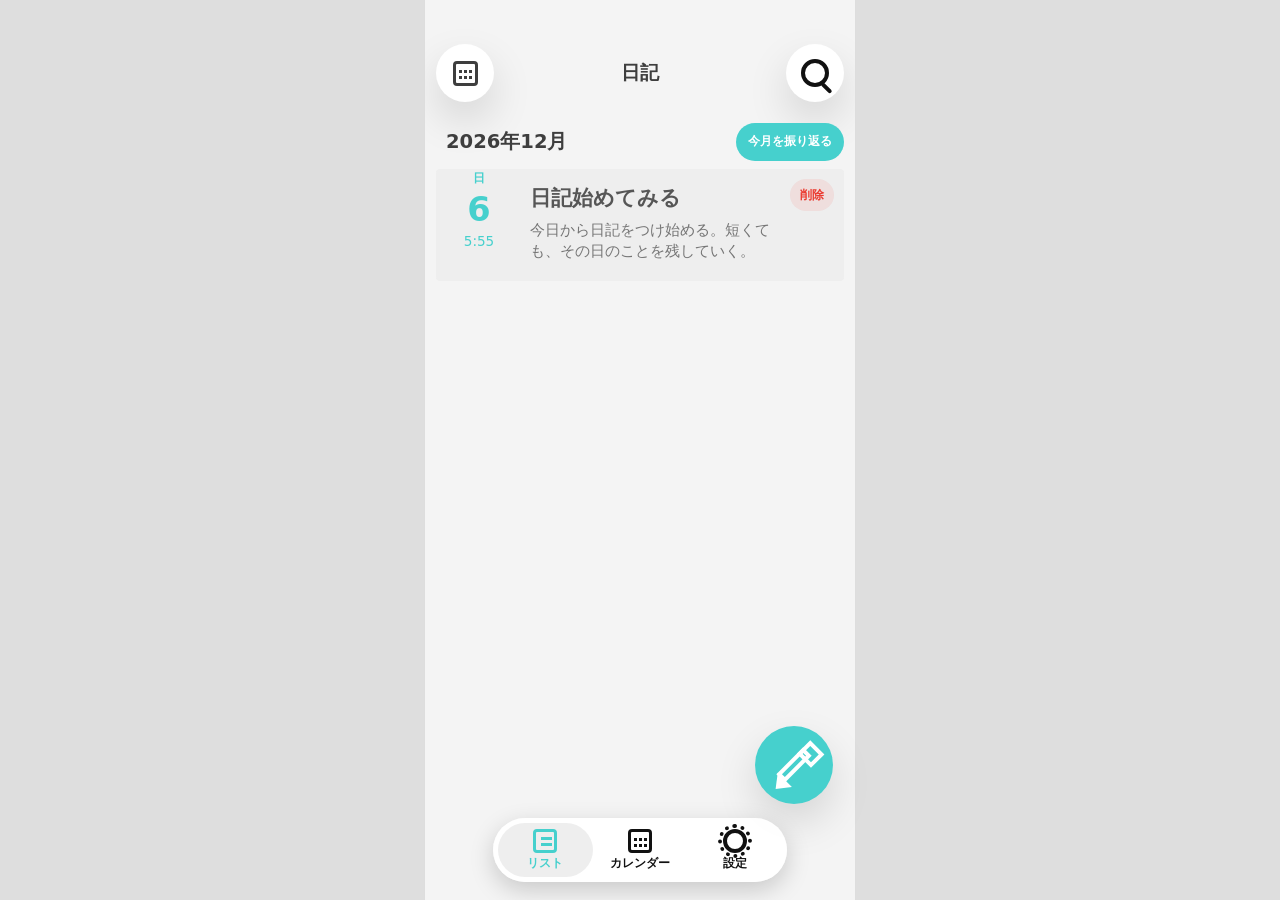
==== index.html @ a4040b97 "Add photo safety controls" ====
<!doctype html>
<html lang="ja">
  <head>
    <meta charset="UTF-8" />
    <meta name="viewport" content="width=device-width, initial-scale=1.0, viewport-fit=cover" />
    <meta name="theme-color" content="#f4f4f4" />
    <title>diary-app</title>
    <link rel="manifest" href="./manifest.json" />
    <link rel="stylesheet" href="./styles.css" />
  </head>
  <body>
    <main class="app-shell">
      <section id="listView" class="app-view is-active" aria-labelledby="listTitle">
        <header class="top-bar">
          <button id="jumpCalendarButton" class="round-button" type="button" title="カレンダー">
            <span class="calendar-icon" aria-hidden="true"></span>
          </button>
          <h1 id="listTitle">日記</h1>
          <button id="searchButton" class="round-button" type="button" title="検索">
            <span class="search-icon" aria-hidden="true"></span>
          </button>
        </header>

        <div id="searchPanel" class="search-panel" hidden>
          <input id="searchInput" type="search" placeholder="検索" aria-label="日記を検索" />
        </div>

        <section class="month-section" aria-label="日記リスト">
          <div class="month-section-header">
            <h2 id="listMonthLabel"></h2>
            <button id="listReviewButton" class="review-month-button" type="button">
              今月を振り返る
            </button>
          </div>
          <ul id="entryList" class="entry-list" aria-live="polite"></ul>
        </section>
      </section>

      <section id="calendarView" class="app-view" aria-labelledby="calendarTitle">
        <header class="calendar-header">
          <button id="prevMonthButton" class="flat-arrow" type="button" title="前の月">‹</button>
          <h1 id="calendarTitle"></h1>
          <button id="nextMonthButton" class="flat-arrow" type="button" title="次の月">›</button>
          <button id="todayButton" class="today-button" type="button">今日</button>
        </header>

        <section class="calendar-shell" aria-label="月間カレンダー">
          <div id="weekdayRow" class="weekday-row"></div>
          <div id="calendarGrid" class="calendar-grid"></div>
        </section>

        <section class="selected-day-section" aria-label="選択日の記録">
          <div class="month-section-header">
            <h2 id="selectedDateHeading"></h2>
            <button id="calendarReviewButton" class="review-month-button" type="button">
              今月を振り返る
            </button>
          </div>
          <ul id="calendarEntryList" class="entry-list compact" aria-live="polite"></ul>
        </section>
      </section>

      <section id="settingsView" class="app-view" aria-labelledby="settingsTitle">
        <header class="settings-header">
          <h1 id="settingsTitle">設定</h1>
        </header>

        <div class="settings-stack">
          <div class="settings-card single">
            <button class="settings-row" type="button">
              <span class="settings-symbol sparkle" aria-hidden="true">✦</span>
              <span>プレミアムサービス</span>
              <span class="chevron">›</span>
            </button>
          </div>

          <div class="settings-card single">
            <button class="settings-row" type="button">
              <span class="settings-symbol cloud" aria-hidden="true"></span>
              <span>iCloudバックアップ</span>
              <span class="lock-icon" aria-hidden="true"></span>
              <span class="chevron">›</span>
            </button>
          </div>

          <div class="settings-card">
            <button id="themeColorRow" class="settings-row expandable-row" type="button" aria-expanded="false">
              <span class="settings-symbol palette" aria-hidden="true"></span>
              <span>テーマカラー</span>
              <span id="themeColorLabel" class="setting-value">ミント</span>
              <span class="chevron">›</span>
            </button>
            <div id="themeColorOptions" class="setting-options color-options" aria-label="テーマカラー" hidden>
              <button class="color-choice" type="button" data-theme="mint">
                <span class="color-dot mint-dot" aria-hidden="true"></span>
                <span>ミント</span>
              </button>
              <button class="color-choice" type="button" data-theme="sakura">
                <span class="color-dot sakura-dot" aria-hidden="true"></span>
                <span>さくら</span>
              </button>
              <button class="color-choice" type="button" data-theme="sky">
                <span class="color-dot sky-dot" aria-hidden="true"></span>
                <span>空</span>
              </button>
              <button class="color-choice" type="button" data-theme="lemon">
                <span class="color-dot lemon-dot" aria-hidden="true"></span>
                <span>レモン</span>
              </button>
              <button class="color-choice" type="button" data-theme="lavender">
                <span class="color-dot lavender-dot" aria-hidden="true"></span>
                <span>ラベンダー</span>
              </button>
              <button class="color-choice" type="button" data-theme="mono">
                <span class="color-dot mono-dot" aria-hidden="true"></span>
                <span>モノクロ</span>
              </button>
            </div>
            <button class="settings-row" type="button">
              <span class="settings-symbol squares" aria-hidden="true"></span>
              <span>アプリアイコン</span>
              <span class="chevron">›</span>
            </button>
            <button id="textSettingRow" class="settings-row expandable-row" type="button" aria-expanded="false">
              <span class="settings-symbol letters" aria-hidden="true">AA</span>
              <span>文字設定</span>
              <span id="textSettingLabel" class="setting-value">標準</span>
              <span class="chevron">›</span>
            </button>
            <div id="textSettingOptions" class="setting-options text-options" aria-label="文字設定" hidden>
              <div class="option-group">
                <p>文字サイズ</p>
                <div class="segmented-options">
                  <button type="button" data-text-size="small">小さめ</button>
                  <button type="button" data-text-size="normal">標準</button>
                  <button type="button" data-text-size="large">大きめ</button>
                  <button type="button" data-text-size="xlarge">特大</button>
                </div>
              </div>
              <div class="option-group">
                <p>行間</p>
                <div class="segmented-options">
                  <button type="button" data-line-height="compact">せまい</button>
                  <button type="button" data-line-height="normal">標準</button>
                  <button type="button" data-line-height="relaxed">広め</button>
                </div>
              </div>
              <div class="text-preview-box">
                <strong>プレビュー</strong>
                <span>今日のことを、少しずつ書き残していく。</span>
              </div>
            </div>
            <button id="fontStyleRow" class="settings-row expandable-row" type="button" aria-expanded="false">
              <span class="settings-symbol letters small" aria-hidden="true">Aa</span>
              <span>フォントスタイル</span>
              <span id="fontStyleLabel" class="setting-value">標準</span>
              <span class="chevron">›</span>
            </button>
            <div id="fontStyleOptions" class="setting-options font-options" aria-label="フォントスタイル" hidden>
              <button class="font-choice" type="button" data-font="system">
                <span class="font-sample system-font">Aa</span>
                <span>標準</span>
              </button>
              <button class="font-choice" type="button" data-font="serif">
                <span class="font-sample serif-font">Aa</span>
                <span>明朝</span>
              </button>
              <button class="font-choice" type="button" data-font="rounded">
                <span class="font-sample rounded-font">Aa</span>
                <span>丸ゴシック</span>
              </button>
              <button class="font-choice" type="button" data-font="handwriting">
                <span class="font-sample handwriting-font">Aa</span>
                <span>手書き風</span>
              </button>
            </div>
          </div>

          <div class="settings-card">
            <label class="settings-row">
              <span class="settings-symbol list-lines" aria-hidden="true"></span>
              <span>リストの表示行数</span>
              <select id="listRowsSetting">
                <option value="2">2</option>
                <option value="3">3</option>
                <option value="4" selected>4</option>
              </select>
            </label>
            <label class="settings-row">
              <span class="settings-symbol mini-calendar" aria-hidden="true"></span>
              <span>カレンダーの開始曜日</span>
              <select id="weekStartSetting">
                <option value="0" selected>日曜</option>
                <option value="1">月曜</option>
              </select>
            </label>
            <label class="settings-row">
              <span class="settings-symbol mode-symbol" aria-hidden="true">•••</span>
              <span>書き始めモード</span>
              <select id="defaultModeSetting">
                <option value="normal" selected>通常</option>
                <option value="memory">思い出</option>
                <option value="book">book</option>
              </select>
            </label>
            <label class="settings-row">
              <span class="settings-symbol alarm" aria-hidden="true"></span>
              <span>リマインダーの通知</span>
              <input id="reminderSetting" class="switch-input" type="checkbox" />
              <span class="switch-ui" aria-hidden="true"></span>
            </label>
            <label class="settings-row">
              <span class="settings-symbol lock" aria-hidden="true"></span>
              <span>パスコードロック</span>
              <input id="passcodeSetting" class="switch-input" type="checkbox" checked />
              <span class="switch-ui" aria-hidden="true"></span>
            </label>
          </div>

          <div class="settings-card">
            <label class="settings-row">
              <span class="settings-symbol photo-safe" aria-hidden="true"></span>
              <span>振り返りで写真を使う</span>
              <input id="photoReviewSetting" class="switch-input" type="checkbox" checked />
              <span class="switch-ui" aria-hidden="true"></span>
            </label>
            <button id="photoNoticeButton" class="settings-row" type="button">
              <span class="settings-symbol help" aria-hidden="true">?</span>
              <span>顔写真の注意を再表示</span>
              <span class="chevron">›</span>
            </button>
            <button id="photoAuditRow" class="settings-row expandable-row" type="button" aria-expanded="false">
              <span class="settings-symbol image-symbol" aria-hidden="true"></span>
              <span>写真つき日記を確認</span>
              <span id="photoAuditCount" class="setting-value">0件</span>
              <span class="chevron">›</span>
            </button>
            <div id="photoAuditOptions" class="setting-options photo-audit-options" aria-label="写真つき日記" hidden>
              <p class="photo-safety-note">
                写真は端末内に保存され、AIや外部サービスには送信しません。
              </p>
              <div id="photoAuditList" class="photo-audit-list"></div>
            </div>
          </div>

          <div class="settings-card">
            <button class="settings-row" type="button">
              <span class="settings-symbol help" aria-hidden="true">?</span>
              <span>ヘルプ／よくある質問</span>
              <span class="chevron">›</span>
            </button>
            <button class="settings-row" type="button">
              <span class="settings-symbol info" aria-hidden="true">i</span>
              <span>アプリについて</span>
              <span class="chevron">›</span>
            </button>
          </div>

          <div class="settings-card">
            <button class="settings-row" type="button">
              <span class="settings-symbol book" aria-hidden="true">A</span>
              <span>利用言語</span>
              <span class="chevron">›</span>
            </button>
            <button class="settings-row" type="button">
              <span class="settings-symbol export" aria-hidden="true">A</span>
              <span>日記データの出力（PC閲覧用）</span>
              <span class="lock-icon" aria-hidden="true"></span>
              <span class="chevron">›</span>
            </button>
          </div>

          <div class="settings-card danger-group">
            <button id="deleteMonthButton" class="settings-row danger-text" type="button">
              <span class="settings-symbol trash" aria-hidden="true"></span>
              <span>一部データの削除</span>
              <span class="chevron">›</span>
            </button>
            <button id="deleteAllButton" class="settings-row danger-text" type="button">
              <span class="settings-symbol trash" aria-hidden="true"></span>
              <span>全データの削除</span>
              <span class="chevron">›</span>
            </button>
          </div>
        </div>
      </section>

      <button id="composeButton" class="compose-button" type="button" title="日記を書く">
        <span class="pencil-icon" aria-hidden="true"></span>
      </button>

      <nav class="tab-bar" aria-label="画面切り替え">
        <button class="tab-button is-active" type="button" data-view="list">
          <span class="tab-icon list-tab" aria-hidden="true"></span>
          <span>リスト</span>
        </button>
        <button class="tab-button" type="button" data-view="calendar">
          <span class="tab-icon calendar-tab" aria-hidden="true"></span>
          <span>カレンダー</span>
        </button>
        <button class="tab-button" type="button" data-view="settings">
          <span class="tab-icon settings-tab" aria-hidden="true"></span>
          <span>設定</span>
        </button>
      </nav>

      <dialog id="editorDialog" class="editor-dialog" aria-labelledby="editorTitle">
        <form id="diaryForm" class="diary-form" method="dialog">
          <header class="write-header">
            <button id="closeEditorButton" class="write-circle-button" type="button" title="戻る">
              <span class="back-icon" aria-hidden="true"></span>
            </button>
            <div class="write-date-pill">
              <h2 id="editorTitle"></h2>
              <p id="editorTimeLabel"></p>
            </div>
            <button id="modeMenuButton" class="write-circle-button menu-button" type="button" title="モード切り替え" aria-expanded="false">
              <span aria-hidden="true">•••</span>
            </button>
            <button id="saveEditorButton" class="write-circle-button save-circle-button" type="submit" title="保存">
              <span class="check-icon" aria-hidden="true"></span>
            </button>
          </header>
          <div id="modeMenu" class="mode-menu" hidden>
            <button type="button" data-mode="normal">通常</button>
            <button type="button" data-mode="memory">思い出</button>
            <button type="button" data-mode="book">book</button>
          </div>

          <input id="entryDate" name="entryDate" type="date" required />
          <input
            id="entryTitle"
            class="visually-hidden"
            name="entryTitle"
            type="text"
            maxlength="60"
            tabindex="-1"
          />
          <textarea
            id="entryBody"
            class="mode-field"
            data-mode-field="normal"
            name="entryBody"
            rows="16"
            aria-label="日記本文"
          ></textarea>
          <section class="mode-field mode-panel" data-mode-field="memory" hidden>
            <label>
              <span>相手のセリフ</span>
              <textarea id="memoryQuote" rows="5" placeholder="相手が言ったこと"></textarea>
            </label>
            <label>
              <span>自分がどう思っているか</span>
              <textarea id="memoryFeeling" rows="8" placeholder="その言葉を聞いて感じたこと、考えたこと"></textarea>
            </label>
          </section>
          <section class="mode-field mode-panel" data-mode-field="book" hidden>
            <label>
              <span>本の名前</span>
              <input id="bookTitle" type="text" placeholder="本のタイトル" />
            </label>
            <label>
              <span>印象的だった内容</span>
              <textarea id="bookHighlight" rows="6" placeholder="心に残った一文や場面"></textarea>
            </label>
            <label>
              <span>自分の感想</span>
              <textarea id="bookThought" rows="7" placeholder="読んで感じたこと、考えたこと"></textarea>
            </label>
          </section>
          <input id="photoInput" class="visually-hidden" type="file" accept="image/*" multiple />
          <div id="photoPreviewList" class="photo-preview-list" aria-label="挿入した写真"></div>
          <button id="addPhotoTileButton" class="photo-add-tile" type="button">
            <span class="image-icon" aria-hidden="true"></span>
            <span>写真を追加</span>
          </button>
          <div class="write-toolbox" aria-label="入力ツール">
            <button id="addPhotoButton" type="button" title="画像を追加">
              <span class="image-icon" aria-hidden="true"></span>
            </button>
            <button id="takePhotoButton" type="button" title="写真を撮る">
              <span class="camera-icon" aria-hidden="true"></span>
            </button>
            <button type="button" title="元に戻す" disabled>
              <span class="undo-icon" aria-hidden="true"></span>
            </button>
            <button type="button" title="やり直す" disabled>
              <span class="redo-icon" aria-hidden="true"></span>
            </button>
          </div>
          <button id="deleteEntryButton" class="delete-entry-button" type="button" hidden>
            この日記を削除
          </button>
        </form>
      </dialog>

      <dialog id="reviewDialog" class="review-dialog" aria-labelledby="reviewTitle">
        <section class="review-shell">
          <header class="review-header">
            <button id="closeReviewButton" class="review-close-button" type="button" title="閉じる">
              ×
            </button>
            <div>
              <p>monthly review</p>
              <h2 id="reviewTitle"></h2>
            </div>
          </header>

          <div id="reviewEmptyState" class="review-empty-state" hidden>
            この月の日記はありません。
          </div>

          <article id="reviewSlide" class="review-slide" hidden>
            <div id="reviewPhotoFrame" class="review-photo-frame" hidden>
              <img id="reviewPhoto" alt="振り返り写真" />
            </div>
            <div class="review-slide-text">
              <p id="reviewDate" class="review-date"></p>
              <h3 id="reviewSlideTitle"></h3>
              <p id="reviewSlideBody"></p>
            </div>
          </article>

          <footer class="review-controls">
            <div class="review-progress-track" aria-hidden="true">
              <div id="reviewProgressBar" class="review-progress-bar"></div>
            </div>
            <div class="review-control-row">
              <button id="prevReviewButton" type="button">前へ</button>
              <button id="playReviewButton" class="review-play-button" type="button">再生</button>
              <button id="nextReviewButton" type="button">次へ</button>
            </div>
            <p id="reviewCounter" class="review-counter"></p>
          </footer>
        </section>
      </dialog>
    </main>

    <script src="./app.js" defer></script>
  </body>
</html>
---- styles.css ----
:root {
  color-scheme: light;
  --bg: #f4f4f4;
  --surface: #ffffff;
  --soft: #f7f7f7;
  --card: #f4f4f4;
  --text: #3e3e3e;
  --muted: #a6a6a6;
  --line: #e0e0e0;
  --accent: #46d0cd;
  --danger: #eb3b31;
  --sunday: #e95773;
  --saturday: #2495d0;
  --shadow: 0 18px 42px rgba(0, 0, 0, 0.13);
  --tab-shadow: 0 8px 24px rgba(0, 0, 0, 0.18);
  --entry-text-size: 0.93rem;
  --editor-text-size: 1.38rem;
  --entry-line-height: 1.45;
  --editor-line-height: 1.75;
  --app-font:
    system-ui,
    -apple-system,
    BlinkMacSystemFont,
    "Segoe UI",
    sans-serif;
}

* {
  box-sizing: border-box;
}

[hidden] {
  display: none !important;
}

.visually-hidden {
  position: absolute !important;
  width: 1px !important;
  height: 1px !important;
  overflow: hidden !important;
  clip: rect(0 0 0 0) !important;
  white-space: nowrap !important;
}

html {
  background: var(--bg);
}

body {
  margin: 0;
  min-height: 100vh;
  background: var(--bg);
  color: var(--text);
  font-family: var(--app-font);
}

body[data-theme="sakura"] {
  --bg: #f8f1f4;
  --card: #f7eff2;
  --accent: #ef8ca7;
  --sunday: #e85c7a;
  --saturday: #5b9fd7;
}

body[data-theme="sky"] {
  --bg: #eef6fb;
  --card: #edf6fb;
  --accent: #4fa7df;
  --sunday: #e95773;
  --saturday: #2482c2;
}

body[data-theme="lemon"] {
  --bg: #faf7e8;
  --card: #f8f3d8;
  --accent: #d9aa2c;
  --sunday: #e65b5b;
  --saturday: #328fbd;
}

body[data-theme="lavender"] {
  --bg: #f3f0fa;
  --card: #f0ecf9;
  --accent: #9b86dc;
  --sunday: #df6685;
  --saturday: #557fc9;
}

body[data-theme="mono"] {
  --bg: #f3f3f3;
  --card: #eeeeee;
  --accent: #555555;
  --sunday: #777777;
  --saturday: #777777;
}

body[data-font="serif"] {
  --app-font: "Yu Mincho", "Hiragino Mincho ProN", "Times New Roman", serif;
}

body[data-font="rounded"] {
  --app-font:
    "Yu Gothic UI",
    "Yu Gothic",
    "Hiragino Maru Gothic ProN",
    "Meiryo",
    sans-serif;
}

body[data-font="handwriting"] {
  --app-font: "Comic Sans MS", "Yu Gothic", "Hiragino Sans", cursive;
}

body[data-text-size="small"] {
  --entry-text-size: 0.84rem;
  --editor-text-size: 1.12rem;
}

body[data-text-size="large"] {
  --entry-text-size: 1.04rem;
  --editor-text-size: 1.56rem;
}

body[data-text-size="xlarge"] {
  --entry-text-size: 1.14rem;
  --editor-text-size: 1.76rem;
}

body[data-line-height="compact"] {
  --entry-line-height: 1.28;
  --editor-line-height: 1.48;
}

body[data-line-height="relaxed"] {
  --entry-line-height: 1.68;
  --editor-line-height: 2;
}

button,
input,
select,
textarea {
  font: inherit;
}

button {
  border: 0;
  background: transparent;
  color: inherit;
  cursor: pointer;
}

button,
input,
select,
textarea {
  -webkit-tap-highlight-color: transparent;
}

.app-shell {
  position: relative;
  width: min(100%, 430px);
  min-height: 100vh;
  margin: 0 auto;
  overflow-x: hidden;
  background: var(--bg);
  padding:
    max(32px, env(safe-area-inset-top)) 11px
    calc(104px + env(safe-area-inset-bottom));
}

.app-view {
  display: none;
}

.app-view.is-active {
  display: block;
}

.top-bar,
.calendar-header,
.settings-header {
  display: grid;
  align-items: center;
  min-height: 82px;
}

.top-bar {
  grid-template-columns: 72px 1fr 72px;
}

.top-bar h1,
.settings-header h1 {
  justify-self: center;
  font-size: 1.18rem;
  font-weight: 800;
}

.round-button {
  display: grid;
  width: 58px;
  height: 58px;
  place-items: center;
  border-radius: 50%;
  background: var(--surface);
  box-shadow: var(--shadow);
}

.round-button:last-child {
  justify-self: end;
}

.calendar-icon,
.search-icon,
.pencil-icon,
.tab-icon,
.settings-symbol,
.lock-icon {
  display: inline-block;
  position: relative;
  flex: 0 0 auto;
}

.calendar-icon,
.calendar-tab,
.mini-calendar {
  width: 25px;
  height: 25px;
  border: 3px solid currentColor;
  border-radius: 4px;
}

.calendar-icon::before,
.calendar-tab::before,
.mini-calendar::before {
  position: absolute;
  top: 6px;
  left: 3px;
  width: 13px;
  height: 3px;
  border-top: 3px dotted currentColor;
  border-bottom: 3px dotted currentColor;
  content: "";
}

.search-icon {
  width: 28px;
  height: 28px;
  border: 4px solid #111111;
  border-radius: 50%;
}

.search-icon::after {
  position: absolute;
  right: -8px;
  bottom: -7px;
  width: 13px;
  height: 4px;
  border-radius: 999px;
  background: #111111;
  transform: rotate(45deg);
  content: "";
}

.search-panel {
  margin: 0 0 18px;
}

.search-panel input,
.diary-form input,
.diary-form textarea {
  width: 100%;
  border: 1px solid var(--line);
  border-radius: 12px;
  background: var(--surface);
  color: var(--text);
  outline: none;
  padding: 13px 15px;
}

.search-panel input:focus,
.diary-form input:focus,
.diary-form textarea:focus {
  border-color: var(--accent);
  box-shadow: 0 0 0 3px rgba(70, 208, 205, 0.2);
}

.month-section h2,
.selected-day-section h2 {
  margin: 14px 10px;
  font-size: 1.22rem;
  font-weight: 900;
}

.month-section-header {
  display: flex;
  align-items: center;
  justify-content: space-between;
  gap: 10px;
}

.month-section-header h2 {
  min-width: 0;
}

.review-month-button {
  min-height: 38px;
  flex: 0 0 auto;
  border-radius: 999px;
  background: var(--accent);
  color: #ffffff;
  font-size: 0.78rem;
  font-weight: 900;
  padding: 0 12px;
}

.entry-list {
  display: grid;
  gap: 12px;
  margin: 0;
  padding: 0;
  list-style: none;
}

.entry-item {
  display: block;
}

.entry-card {
  position: relative;
  width: 100%;
  min-height: 112px;
  border-radius: 4px;
  background: #eeeeee;
  overflow: hidden;
}

.entry-card-main {
  display: grid;
  grid-template-columns: 74px 1fr;
  width: 100%;
  min-height: inherit;
  background: transparent;
  text-align: left;
}

.entry-date-box {
  display: grid;
  align-content: center;
  justify-items: center;
  gap: 6px;
  color: var(--accent);
}

.entry-weekday {
  font-size: 0.78rem;
  font-weight: 900;
}

.entry-day {
  font-size: 2.1rem;
  font-weight: 900;
  line-height: 1;
}

.entry-time {
  font-size: 0.85rem;
  font-weight: 500;
}

.entry-body-box {
  display: grid;
  align-content: center;
  gap: 8px;
  padding: 15px 52px 15px 14px;
}

.entry-delete-quick-button {
  position: absolute;
  top: 10px;
  right: 10px;
  display: grid;
  min-width: 44px;
  height: 32px;
  place-items: center;
  border-radius: 999px;
  background: rgba(235, 59, 49, 0.09);
  color: var(--danger);
  font-size: 0.78rem;
  font-weight: 900;
  line-height: 1;
}

.entry-delete-quick-button:active {
  transform: scale(0.96);
}

.entry-title {
  margin: 0;
  color: #565656;
  font-size: 1.34rem;
  font-weight: 900;
  line-height: 1.25;
}

.entry-preview {
  display: -webkit-box;
  margin: 0;
  overflow: hidden;
  color: #757575;
  font-size: var(--entry-text-size);
  line-height: var(--entry-line-height);
  -webkit-box-orient: vertical;
  -webkit-line-clamp: var(--list-lines, 4);
}

.entry-photo-strip {
  display: flex;
  gap: 6px;
  overflow: hidden;
}

.entry-photo-strip img {
  width: 46px;
  height: 46px;
  border-radius: 8px;
  object-fit: cover;
}

.empty-state {
  margin: 24px 10px;
  color: var(--muted);
  font-weight: 700;
}

.calendar-header {
  grid-template-columns: 44px 1fr 44px 72px;
  gap: 6px;
}

.calendar-header h1 {
  min-height: 46px;
  align-content: center;
  justify-self: center;
  border-radius: 10px;
  background: #f0f0f0;
  font-size: 1.17rem;
  font-weight: 900;
  padding: 0 42px;
}

.flat-arrow {
  color: #777777;
  font-size: 2.4rem;
  line-height: 1;
}

.today-button {
  width: 58px;
  height: 58px;
  border-radius: 50%;
  background: var(--surface);
  box-shadow: var(--shadow);
  font-size: 1.1rem;
  font-weight: 800;
}

.calendar-shell {
  margin: 0 -11px;
  border-top: 1px solid var(--line);
  border-bottom: 1px solid var(--line);
  background: var(--surface);
}

.weekday-row,
.calendar-grid {
  display: grid;
  grid-template-columns: repeat(7, 1fr);
}

.weekday-row span {
  display: grid;
  min-height: 21px;
  place-items: center;
  border-right: 1px solid var(--surface);
  background: #dedede;
  color: #555555;
  font-size: 0.82rem;
  font-weight: 700;
}

.weekday-row span:first-child {
  color: var(--sunday);
}

.weekday-row span:last-child {
  color: var(--saturday);
}

.calendar-day {
  position: relative;
  display: grid;
  min-height: 62px;
  place-items: center;
  border-right: 1px solid var(--line);
  border-bottom: 1px solid var(--line);
  color: #595959;
  font-size: 1.2rem;
  background: var(--surface);
}

.calendar-day:nth-child(7n + 1) {
  color: var(--sunday);
}

.calendar-day:nth-child(7n) {
  color: var(--saturday);
}

.calendar-day.is-outside {
  background: #f8f8f8;
  color: #555555;
}

.calendar-day.is-selected {
  outline: 2px solid rgba(70, 208, 205, 0.45);
  outline-offset: -2px;
}

.calendar-day.is-selected span {
  display: grid;
  width: 36px;
  height: 36px;
  place-items: center;
  border-radius: 50%;
  background: var(--accent);
  color: #ffffff;
  font-weight: 900;
}

.calendar-day.has-entry::after {
  position: absolute;
  right: 7px;
  bottom: 6px;
  width: 6px;
  height: 6px;
  border-radius: 50%;
  background: var(--accent);
  content: "";
}

.selected-day-section {
  padding-top: 2px;
}

.entry-list.compact .entry-card {
  min-height: 110px;
  margin: 0 0 0;
}

.settings-header {
  justify-content: center;
}

.settings-stack {
  display: grid;
  gap: 38px;
  padding: 66px 6px 12px;
}

.settings-card {
  overflow: hidden;
  border-radius: 28px;
  background: var(--surface);
}

.settings-card.single {
  border-radius: 44px;
}

.settings-row {
  display: grid;
  grid-template-columns: 48px 1fr auto auto;
  align-items: center;
  width: 100%;
  min-height: 58px;
  column-gap: 12px;
  border-bottom: 1px solid var(--line);
  padding: 0 17px;
  color: #303030;
  font-size: 1.1rem;
  font-weight: 500;
  text-align: left;
}

.settings-card .settings-row:last-child {
  border-bottom: 0;
}

.settings-symbol {
  justify-self: center;
  color: var(--accent);
  font-size: 1.34rem;
  font-weight: 800;
}

.photo-safe,
.image-symbol {
  width: 26px;
  height: 22px;
  border: 3px solid currentColor;
  border-radius: 5px;
}

.photo-safe::before,
.image-symbol::before {
  position: absolute;
  right: 4px;
  bottom: 4px;
  width: 9px;
  height: 9px;
  border-radius: 50%;
  background: currentColor;
  content: "";
}

.photo-safe::after {
  position: absolute;
  left: 4px;
  bottom: -3px;
  width: 14px;
  height: 14px;
  border-right: 3px solid currentColor;
  border-bottom: 3px solid currentColor;
  transform: rotate(45deg);
  content: "";
}

.chevron {
  color: #b4b4b4;
  font-size: 2.4rem;
  line-height: 1;
}

.lock-icon {
  width: 17px;
  height: 17px;
  border: 3px solid var(--accent);
  border-radius: 3px;
}

.lock-icon::before {
  position: absolute;
  top: -15px;
  left: 2px;
  width: 13px;
  height: 14px;
  border: 3px solid var(--accent);
  border-bottom: 0;
  border-radius: 10px 10px 0 0;
  content: "";
}

.cloud {
  width: 28px;
  height: 17px;
  border: 3px solid var(--accent);
  border-radius: 18px;
}

.cloud::before,
.cloud::after {
  position: absolute;
  background: var(--surface);
  content: "";
}

.cloud::before {
  top: -10px;
  left: 3px;
  width: 16px;
  height: 16px;
  border: 3px solid var(--accent);
  border-radius: 50%;
}

.cloud::after {
  top: -3px;
  left: 1px;
  width: 25px;
  height: 10px;
}

.palette,
.alarm,
.help,
.info {
  display: grid;
  width: 24px;
  height: 24px;
  place-items: center;
  border: 3px solid var(--accent);
  border-radius: 50%;
}

.squares {
  width: 25px;
  height: 25px;
  border: 3px solid var(--accent);
  border-radius: 5px;
}

.squares::after {
  position: absolute;
  top: 8px;
  left: 8px;
  width: 20px;
  height: 20px;
  border: 3px solid var(--accent);
  border-radius: 5px;
  content: "";
}

.list-lines {
  width: 28px;
  height: 22px;
  border-top: 3px solid var(--accent);
  border-bottom: 3px solid var(--accent);
}

.list-lines::after {
  position: absolute;
  top: 7px;
  width: 28px;
  height: 3px;
  background: var(--accent);
  content: "";
}

.lock {
  width: 24px;
  height: 20px;
  border: 3px solid var(--accent);
  border-radius: 4px;
}

.lock::before {
  position: absolute;
  top: -16px;
  left: 2px;
  width: 14px;
  height: 15px;
  border: 3px solid var(--accent);
  border-bottom: 0;
  border-radius: 10px 10px 0 0;
  content: "";
}

.book,
.export {
  display: grid;
  width: 24px;
  height: 30px;
  place-items: center;
  border: 3px solid var(--accent);
  border-radius: 3px;
  font-size: 0.9rem;
}

.trash {
  width: 27px;
  height: 21px;
  border: 3px solid var(--accent);
  border-top: 0;
  border-radius: 0 0 4px 4px;
}

.trash::before {
  position: absolute;
  top: -8px;
  left: -2px;
  width: 27px;
  height: 5px;
  border: 3px solid var(--accent);
  border-radius: 3px;
  content: "";
}

.settings-row select {
  border: 0;
  background: transparent;
  color: #a9a9a9;
  font-size: 1.1rem;
  outline: 0;
  text-align: right;
}

.mode-symbol {
  letter-spacing: 2px;
}

.setting-value {
  color: #a9a9a9;
  font-size: 0.96rem;
  font-weight: 700;
  white-space: nowrap;
}

.expandable-row .chevron {
  font-size: 1.8rem;
}

.setting-options {
  display: grid;
  gap: 10px;
  border-bottom: 1px solid var(--line);
  padding: 12px 17px 16px 77px;
}

.setting-options[hidden] {
  display: none !important;
}

.color-options {
  grid-template-columns: repeat(3, minmax(0, 1fr));
}

.font-options {
  grid-template-columns: repeat(2, minmax(0, 1fr));
}

.text-options {
  gap: 16px;
}

.color-choice,
.font-choice {
  display: grid;
  min-height: 70px;
  align-content: center;
  justify-items: center;
  gap: 7px;
  border: 2px solid transparent;
  border-radius: 16px;
  background: #f6f6f6;
  color: #444444;
  font-size: 0.82rem;
  font-weight: 800;
  padding: 8px 6px;
}

.color-choice.is-selected,
.font-choice.is-selected {
  border-color: var(--accent);
  background: rgba(70, 208, 205, 0.12);
  color: var(--accent);
}

.color-dot {
  width: 30px;
  height: 30px;
  border: 3px solid rgba(255, 255, 255, 0.82);
  border-radius: 50%;
  box-shadow: 0 0 0 1px rgba(0, 0, 0, 0.08);
}

.mint-dot {
  background: #46d0cd;
}

.sakura-dot {
  background: #ef8ca7;
}

.sky-dot {
  background: #4fa7df;
}

.lemon-dot {
  background: #d9aa2c;
}

.lavender-dot {
  background: #9b86dc;
}

.mono-dot {
  background: #555555;
}

.font-sample {
  color: currentColor;
  font-size: 1.45rem;
  font-weight: 900;
  line-height: 1;
}

.option-group {
  display: grid;
  gap: 8px;
}

.option-group p {
  margin: 0;
  color: #8f8f8f;
  font-size: 0.82rem;
  font-weight: 900;
}

.segmented-options {
  display: grid;
  grid-template-columns: repeat(4, minmax(0, 1fr));
  gap: 8px;
}

.option-group:nth-child(2) .segmented-options {
  grid-template-columns: repeat(3, minmax(0, 1fr));
}

.segmented-options button {
  min-height: 42px;
  border: 2px solid transparent;
  border-radius: 14px;
  background: #f6f6f6;
  color: #5b5b5b;
  font-size: 0.82rem;
  font-weight: 900;
  padding: 0 6px;
}

.segmented-options button.is-selected {
  border-color: var(--accent);
  background: rgba(70, 208, 205, 0.12);
  color: var(--accent);
}

.text-preview-box {
  display: grid;
  gap: 7px;
  border-radius: 16px;
  background: #f6f6f6;
  color: #444444;
  padding: 13px 14px;
}

.text-preview-box strong {
  color: var(--accent);
  font-size: 0.82rem;
}

.text-preview-box span {
  font-size: var(--entry-text-size);
  line-height: var(--entry-line-height);
}

.photo-safety-note {
  margin: 0;
  border-radius: 16px;
  background: #f6f6f6;
  color: #666666;
  font-size: 0.86rem;
  font-weight: 700;
  line-height: 1.55;
  padding: 13px 14px;
}

.photo-audit-list {
  display: grid;
  gap: 8px;
}

.photo-audit-empty {
  margin: 0;
  color: #8d8d8d;
  font-size: 0.9rem;
  font-weight: 700;
}

.photo-audit-item {
  display: grid;
  grid-template-columns: 1fr auto;
  gap: 4px 10px;
  align-items: center;
  border-radius: 16px;
  background: #f6f6f6;
  padding: 12px 14px;
  text-align: left;
}

.photo-audit-item span:first-child {
  grid-column: 1 / -1;
  color: var(--accent);
  font-size: 0.78rem;
  font-weight: 900;
}

.photo-audit-item strong {
  overflow: hidden;
  color: #444444;
  font-size: 0.98rem;
  text-overflow: ellipsis;
  white-space: nowrap;
}

.photo-audit-item span:last-child {
  color: #9a9a9a;
  font-size: 0.82rem;
  font-weight: 900;
}

.serif-font {
  font-family: "Yu Mincho", "Hiragino Mincho ProN", serif;
}

.rounded-font {
  font-family: "Yu Gothic UI", "Yu Gothic", "Meiryo", sans-serif;
}

.handwriting-font {
  font-family: "Comic Sans MS", "Yu Gothic", cursive;
}

.switch-input {
  position: absolute;
  opacity: 0;
  pointer-events: none;
}

.switch-ui {
  position: relative;
  width: 69px;
  height: 34px;
  border-radius: 999px;
  background: #c7c7c7;
}

.switch-ui::before {
  position: absolute;
  top: 3px;
  left: 3px;
  width: 28px;
  height: 28px;
  border-radius: 50%;
  background: #ffffff;
  transition: transform 150ms ease;
  content: "";
}

.switch-input:checked + .switch-ui {
  background: var(--accent);
}

.switch-input:checked + .switch-ui::before {
  transform: translateX(35px);
}

.danger-text {
  color: var(--danger);
}

.compose-button {
  position: fixed;
  right: max(22px, calc((100vw - 430px) / 2 + 22px));
  bottom: calc(96px + env(safe-area-inset-bottom));
  z-index: 4;
  display: grid;
  width: 78px;
  height: 78px;
  place-items: center;
  border-radius: 50%;
  background: var(--accent);
  box-shadow: var(--shadow);
}

.pencil-icon {
  width: 38px;
  height: 12px;
  border: 4px solid #ffffff;
  transform: rotate(-45deg);
}

.pencil-icon::before {
  position: absolute;
  right: -14px;
  top: -4px;
  width: 11px;
  height: 12px;
  border: 4px solid #ffffff;
  content: "";
}

.pencil-icon::after {
  position: absolute;
  left: -15px;
  top: -4px;
  width: 0;
  height: 0;
  border-top: 10px solid transparent;
  border-right: 13px solid #ffffff;
  border-bottom: 10px solid transparent;
  content: "";
}

.tab-bar {
  position: fixed;
  right: max(68px, calc((100vw - 430px) / 2 + 68px));
  bottom: calc(18px + env(safe-area-inset-bottom));
  left: max(68px, calc((100vw - 430px) / 2 + 68px));
  z-index: 5;
  display: grid;
  grid-template-columns: repeat(3, 1fr);
  min-height: 64px;
  border-radius: 999px;
  background: rgba(255, 255, 255, 0.94);
  box-shadow: var(--tab-shadow);
  padding: 5px;
}

.tab-button {
  display: grid;
  place-items: center;
  border-radius: 999px;
  color: #111111;
  font-size: 0.74rem;
  font-weight: 900;
  padding: 4px 6px;
}

.tab-button.is-active {
  background: #eeeeee;
  color: var(--accent);
}

.tab-icon {
  width: 24px;
  height: 24px;
  color: currentColor;
}

.list-tab {
  border: 3px solid currentColor;
  border-radius: 4px;
}

.list-tab::before {
  position: absolute;
  top: 5px;
  left: 5px;
  width: 11px;
  height: 3px;
  border-top: 3px solid currentColor;
  border-bottom: 3px solid currentColor;
  content: "";
}

.settings-tab {
  border: 4px solid currentColor;
  border-radius: 50%;
}

.settings-tab::before {
  position: absolute;
  inset: -9px;
  border: 4px dotted currentColor;
  border-radius: 50%;
  content: "";
}

.editor-dialog {
  width: min(100%, 430px);
  max-width: 430px;
  height: 100dvh;
  max-height: none;
  border: 0;
  border-radius: 0;
  background: var(--surface);
  color: var(--text);
  padding: 0;
  overflow: hidden;
}

.editor-dialog::backdrop {
  background: rgba(244, 244, 244, 0.95);
}

.diary-form {
  position: relative;
  display: grid;
  grid-template-rows: auto 1fr auto auto;
  min-height: 100dvh;
  background: var(--surface);
  padding: max(32px, env(safe-area-inset-top)) 16px calc(22px + env(safe-area-inset-bottom));
}

.write-header {
  display: grid;
  grid-template-columns: 58px minmax(0, 1fr) 58px 58px;
  gap: 12px;
  align-items: center;
  min-height: 70px;
}

.write-circle-button {
  display: grid;
  width: 58px;
  height: 58px;
  place-items: center;
  border-radius: 50%;
  background: #ffffff;
  box-shadow: var(--shadow);
}

.write-date-pill {
  display: grid;
  min-height: 58px;
  align-content: center;
  justify-items: center;
  border-radius: 28px;
  background: #ffffff;
  box-shadow: var(--shadow);
  padding: 0 16px;
}

.write-date-pill h2 {
  margin: 0;
  color: #111111;
  font-size: 1.24rem;
  font-weight: 900;
  line-height: 1.05;
}

.write-date-pill p {
  margin: 3px 0 0;
  color: #111111;
  font-size: 1rem;
  line-height: 1;
}

.back-icon {
  width: 22px;
  height: 22px;
  border-bottom: 5px solid #111111;
  border-left: 5px solid #111111;
  transform: rotate(45deg);
}

.menu-button {
  color: #a7a7a7;
  font-size: 1.6rem;
  letter-spacing: 2px;
}

.mode-menu {
  position: absolute;
  top: max(100px, calc(env(safe-area-inset-top) + 68px));
  right: 72px;
  z-index: 3;
  display: grid;
  gap: 6px;
  width: 140px;
  border-radius: 18px;
  background: rgba(255, 255, 255, 0.97);
  box-shadow: var(--shadow);
  padding: 8px;
}

.mode-menu button {
  min-height: 38px;
  border-radius: 12px;
  color: #444444;
  font-weight: 900;
  text-align: center;
}

.mode-menu button.is-selected {
  background: rgba(70, 208, 205, 0.13);
  color: var(--accent);
}

.save-circle-button {
  background: #e5e5e5;
}

.check-icon {
  width: 28px;
  height: 17px;
  border-bottom: 6px solid #ffffff;
  border-left: 6px solid #ffffff;
  transform: translateY(-2px) rotate(-45deg);
}

#entryDate {
  position: absolute;
  width: 1px;
  height: 1px;
  overflow: hidden;
  opacity: 0;
  pointer-events: none;
}

.diary-form textarea {
  width: 100%;
  min-height: 0;
  margin-top: 44px;
  border: 0;
  border-radius: 0;
  background: transparent;
  color: #222222;
  caret-color: var(--accent);
  font-size: var(--editor-text-size);
  line-height: var(--editor-line-height);
  outline: 0;
  padding: 8px 2px 148px;
  resize: none;
}

.diary-form textarea:focus {
  box-shadow: none;
}

.mode-panel {
  display: grid;
  align-content: start;
  gap: 18px;
  margin-top: 30px;
  padding-bottom: 168px;
}

.mode-panel label {
  display: grid;
  gap: 8px;
}

.mode-panel label span {
  color: var(--accent);
  font-size: 0.86rem;
  font-weight: 900;
}

.mode-panel input,
.mode-panel textarea {
  width: 100%;
  border: 0;
  border-radius: 18px;
  background: #f7f7f7;
  color: #222222;
  caret-color: var(--accent);
  outline: 0;
  padding: 14px 15px;
}

.mode-panel input {
  min-height: 52px;
  font-size: 1.08rem;
  font-weight: 800;
}

.mode-panel textarea {
  min-height: auto;
  margin: 0;
  font-size: var(--editor-text-size);
  line-height: var(--editor-line-height);
  resize: vertical;
}

.photo-preview-list {
  position: absolute;
  right: 16px;
  bottom: calc(238px + env(safe-area-inset-bottom));
  left: 16px;
  display: grid;
  grid-template-columns: repeat(3, minmax(0, 1fr));
  gap: 10px;
  max-height: 220px;
  overflow-y: auto;
  padding: 0 2px;
}

.photo-preview-list:empty {
  display: none;
}

.photo-preview-item {
  position: relative;
  aspect-ratio: 1;
  margin: 0;
  overflow: hidden;
  border-radius: 14px;
  background: #f0f0f0;
}

.photo-preview-item img {
  width: 100%;
  height: 100%;
  object-fit: cover;
}

.remove-photo-button {
  position: absolute;
  top: 6px;
  right: 6px;
  display: grid;
  width: 26px;
  height: 26px;
  place-items: center;
  border-radius: 50%;
  background: rgba(0, 0, 0, 0.58);
  color: #ffffff;
  font-size: 1rem;
  line-height: 1;
}

.photo-review-toggle {
  position: absolute;
  right: 6px;
  bottom: 6px;
  left: 6px;
  display: flex;
  align-items: center;
  justify-content: center;
  gap: 5px;
  min-height: 26px;
  border-radius: 999px;
  background: rgba(255, 255, 255, 0.88);
  color: #333333;
  font-size: 0.72rem;
  font-weight: 900;
}

.photo-review-toggle input {
  width: 13px;
  height: 13px;
  accent-color: var(--accent);
}

.photo-add-tile {
  position: absolute;
  right: 16px;
  bottom: calc(178px + env(safe-area-inset-bottom));
  left: 16px;
  display: flex;
  align-items: center;
  justify-content: center;
  gap: 10px;
  min-height: 54px;
  margin: 0;
  border: 2px dashed rgba(70, 208, 205, 0.55);
  border-radius: 18px;
  background: rgba(70, 208, 205, 0.08);
  color: var(--accent);
  font-weight: 900;
}

.photo-add-tile .image-icon {
  width: 23px;
  height: 20px;
}

.write-toolbox {
  position: absolute;
  right: 16px;
  bottom: calc(116px + env(safe-area-inset-bottom));
  justify-self: end;
  display: grid;
  grid-template-columns: repeat(4, 44px);
  gap: 9px;
  align-items: center;
  min-height: 54px;
  margin: 0;
  border-radius: 32px;
  background: rgba(255, 255, 255, 0.96);
  box-shadow: var(--shadow);
  padding: 6px 12px;
}

.write-toolbox button {
  display: grid;
  width: 40px;
  height: 40px;
  place-items: center;
  color: #111111;
}

.write-toolbox button:disabled {
  color: #d8d8d8;
}

.image-icon {
  position: relative;
  width: 28px;
  height: 24px;
  border: 4px solid currentColor;
  border-radius: 4px;
}

.image-icon::before {
  position: absolute;
  left: 4px;
  top: 4px;
  width: 6px;
  height: 6px;
  border-radius: 50%;
  background: currentColor;
  content: "";
}

.image-icon::after {
  position: absolute;
  right: 3px;
  bottom: 3px;
  width: 14px;
  height: 11px;
  background: currentColor;
  clip-path: polygon(0 100%, 38% 35%, 60% 65%, 78% 42%, 100% 100%);
  content: "";
}

.camera-icon {
  position: relative;
  width: 30px;
  height: 22px;
  border: 4px solid currentColor;
  border-radius: 5px;
}

.camera-icon::before {
  position: absolute;
  top: -9px;
  left: 7px;
  width: 12px;
  height: 7px;
  border-radius: 4px 4px 0 0;
  background: currentColor;
  content: "";
}

.camera-icon::after {
  position: absolute;
  left: 8px;
  top: 4px;
  width: 7px;
  height: 7px;
  border: 3px solid currentColor;
  border-radius: 50%;
  content: "";
}

.undo-icon,
.redo-icon {
  width: 26px;
  height: 22px;
  border-top: 4px solid currentColor;
  border-left: 4px solid currentColor;
  border-radius: 18px 0 0 0;
}

.undo-icon::before,
.redo-icon::before {
  position: absolute;
  left: -6px;
  top: 11px;
  width: 11px;
  height: 11px;
  border-bottom: 4px solid currentColor;
  border-left: 4px solid currentColor;
  transform: rotate(45deg);
  content: "";
}

.redo-icon {
  transform: scaleX(-1);
}

.delete-entry-button {
  border-radius: 12px;
  background: rgba(235, 59, 49, 0.08);
  color: var(--danger);
  font-weight: 900;
  padding: 13px;
}

.review-dialog {
  width: min(100%, 430px);
  max-width: 430px;
  height: 100dvh;
  max-height: none;
  border: 0;
  border-radius: 0;
  background: #111111;
  color: #ffffff;
  padding: 0;
  overflow: hidden;
}

.review-dialog::backdrop {
  background: rgba(0, 0, 0, 0.5);
}

.review-shell {
  display: grid;
  grid-template-rows: auto 1fr auto;
  min-height: 100dvh;
  padding: max(28px, env(safe-area-inset-top)) 18px calc(22px + env(safe-area-inset-bottom));
}

.review-header {
  display: grid;
  grid-template-columns: 48px 1fr;
  gap: 12px;
  align-items: center;
  min-height: 70px;
}

.review-close-button {
  display: grid;
  width: 44px;
  height: 44px;
  place-items: center;
  border-radius: 50%;
  background: rgba(255, 255, 255, 0.13);
  color: #ffffff;
  font-size: 1.45rem;
  font-weight: 700;
}

.review-header p {
  margin: 0 0 4px;
  color: rgba(255, 255, 255, 0.62);
  font-size: 0.76rem;
  font-weight: 900;
  text-transform: uppercase;
}

.review-header h2 {
  margin: 0;
  font-size: 1.18rem;
}

.review-empty-state {
  align-self: center;
  justify-self: center;
  color: rgba(255, 255, 255, 0.7);
  font-weight: 900;
}

.review-slide {
  display: grid;
  align-content: center;
  gap: 20px;
  min-height: 0;
}

.review-photo-frame {
  overflow: hidden;
  border-radius: 28px;
  background: rgba(255, 255, 255, 0.08);
  box-shadow: 0 26px 50px rgba(0, 0, 0, 0.28);
}

.review-photo-frame img {
  display: block;
  width: 100%;
  max-height: 420px;
  object-fit: cover;
}

.review-slide-text {
  display: grid;
  gap: 12px;
  border-radius: 28px;
  background: rgba(255, 255, 255, 0.11);
  padding: 22px;
}

.review-date {
  margin: 0;
  color: var(--accent);
  font-size: 0.86rem;
  font-weight: 900;
}

.review-slide-text h3 {
  margin: 0;
  font-size: 1.55rem;
  line-height: 1.25;
}

.review-slide-text p:last-child {
  display: -webkit-box;
  margin: 0;
  overflow: hidden;
  color: rgba(255, 255, 255, 0.82);
  font-size: 1rem;
  line-height: 1.65;
  -webkit-box-orient: vertical;
  -webkit-line-clamp: 7;
}

.review-controls {
  display: grid;
  gap: 13px;
}

.review-progress-track {
  overflow: hidden;
  height: 6px;
  border-radius: 999px;
  background: rgba(255, 255, 255, 0.18);
}

.review-progress-bar {
  width: 0;
  height: 100%;
  border-radius: 999px;
  background: var(--accent);
  transition: width 180ms ease;
}

.review-control-row {
  display: grid;
  grid-template-columns: 1fr 1.25fr 1fr;
  gap: 10px;
}

.review-control-row button {
  min-height: 46px;
  border-radius: 999px;
  background: rgba(255, 255, 255, 0.13);
  color: #ffffff;
  font-weight: 900;
}

.review-control-row .review-play-button {
  background: var(--accent);
}

.review-counter {
  margin: 0;
  color: rgba(255, 255, 255, 0.65);
  font-size: 0.82rem;
  font-weight: 800;
  text-align: center;
}

@media (min-width: 700px) {
  body {
    background: #dedede;
  }

  .app-shell {
    box-shadow: 0 0 0 1px #dddddd;
  }
}

@media (max-width: 360px) {
  .calendar-header h1 {
    padding: 0 24px;
  }

  .settings-row {
    grid-template-columns: 38px 1fr auto auto;
    font-size: 1rem;
    padding: 0 13px;
  }

  .tab-bar {
    left: 18px;
  }
}
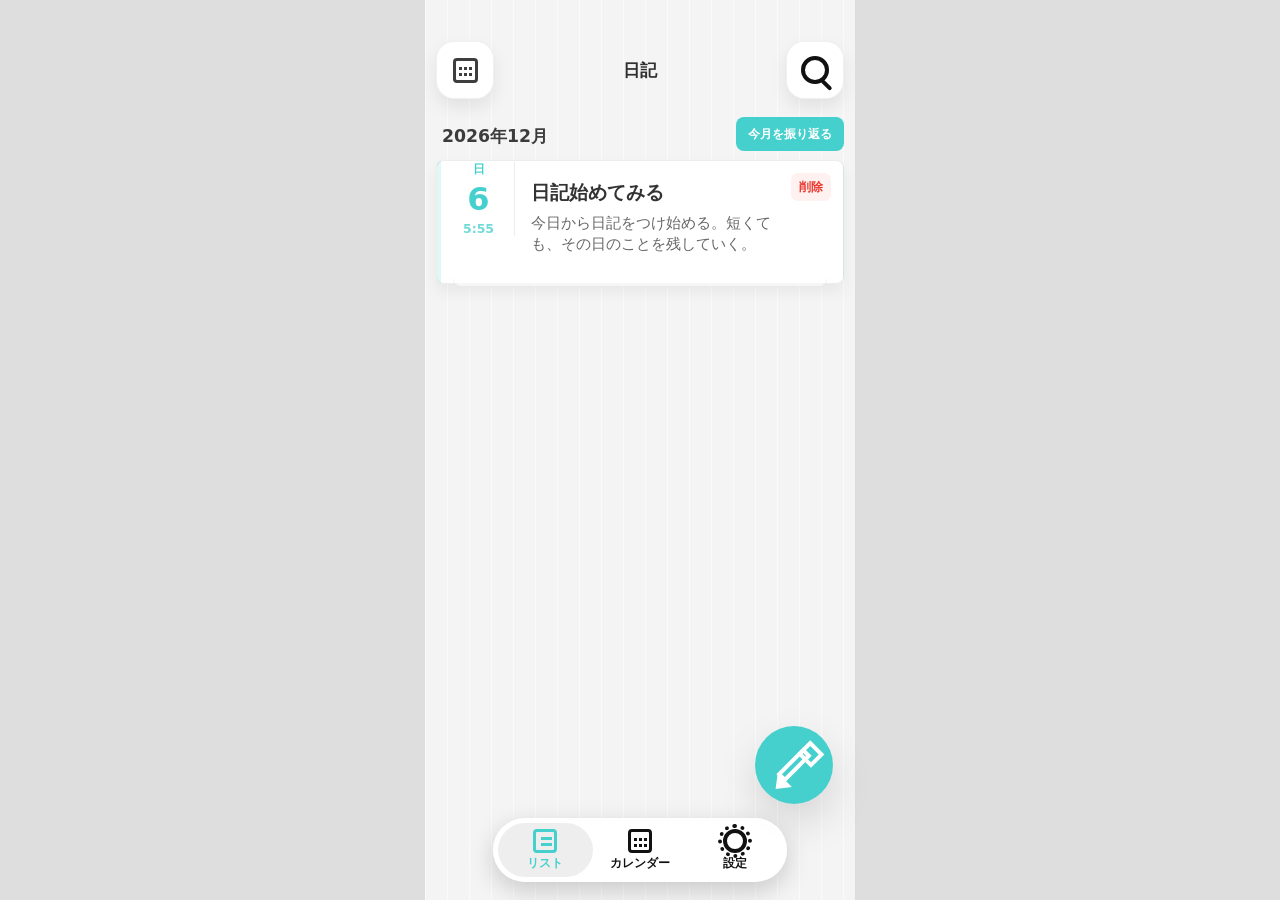
==== commit 1464fd3f: "Apply Daily Sheets visual refresh" ====
--- a/index.html
+++ b/index.html
@@ -4,8 +4,16 @@
     <meta charset="UTF-8" />
     <meta name="viewport" content="width=device-width, initial-scale=1.0, viewport-fit=cover" />
     <meta name="theme-color" content="#f4f4f4" />
+    <meta name="application-name" content="diary-app" />
+    <meta name="apple-mobile-web-app-title" content="Diary" />
+    <meta name="apple-mobile-web-app-capable" content="yes" />
+    <meta name="apple-mobile-web-app-status-bar-style" content="default" />
+    <meta name="mobile-web-app-capable" content="yes" />
+    <meta name="description" content="日々の記録を端末内に保存できる日記アプリです。" />
     <title>diary-app</title>
     <link rel="manifest" href="./manifest.json" />
+    <link rel="icon" href="./icon.svg" type="image/svg+xml" />
+    <link rel="apple-touch-icon" href="./icon-192.png" />
     <link rel="stylesheet" href="./styles.css" />
   </head>
   <body>
@@ -66,6 +74,7 @@
         </header>
 
         <div class="settings-stack">
+          <p class="settings-section-label">サービス</p>
           <div class="settings-card single">
             <button class="settings-row" type="button">
               <span class="settings-symbol sparkle" aria-hidden="true">✦</span>
@@ -83,13 +92,22 @@
             </button>
           </div>
 
+          <p class="settings-section-label">見た目</p>
           <div class="settings-card">
-            <button id="themeColorRow" class="settings-row expandable-row" type="button" aria-expanded="false">
+            <label id="themeColorRow" class="settings-row native-select-row">
               <span class="settings-symbol palette" aria-hidden="true"></span>
               <span>テーマカラー</span>
               <span id="themeColorLabel" class="setting-value">ミント</span>
-              <span class="chevron">›</span>
-            </button>
+              <select id="themeColorSetting" aria-label="テーマカラー">
+                <option value="mint">ミント</option>
+                <option value="sakura">さくら</option>
+                <option value="sky">空</option>
+                <option value="lemon">レモン</option>
+                <option value="lavender">ラベンダー</option>
+                <option value="mono">モノクロ</option>
+              </select>
+              <span class="chevron">›</span>
+            </label>
             <div id="themeColorOptions" class="setting-options color-options" aria-label="テーマカラー" hidden>
               <button class="color-choice" type="button" data-theme="mint">
                 <span class="color-dot mint-dot" aria-hidden="true"></span>
@@ -121,7 +139,7 @@
               <span>アプリアイコン</span>
               <span class="chevron">›</span>
             </button>
-            <button id="textSettingRow" class="settings-row expandable-row" type="button" aria-expanded="false">
+            <button id="textSettingRow" class="settings-row expandable-row" type="button" data-setting-panel="text" aria-expanded="false">
               <span class="settings-symbol letters" aria-hidden="true">AA</span>
               <span>文字設定</span>
               <span id="textSettingLabel" class="setting-value">標準</span>
@@ -150,12 +168,18 @@
                 <span>今日のことを、少しずつ書き残していく。</span>
               </div>
             </div>
-            <button id="fontStyleRow" class="settings-row expandable-row" type="button" aria-expanded="false">
+            <label id="fontStyleRow" class="settings-row native-select-row">
               <span class="settings-symbol letters small" aria-hidden="true">Aa</span>
               <span>フォントスタイル</span>
               <span id="fontStyleLabel" class="setting-value">標準</span>
-              <span class="chevron">›</span>
-            </button>
+              <select id="fontStyleSetting" aria-label="フォントスタイル">
+                <option value="system">標準</option>
+                <option value="serif">明朝</option>
+                <option value="rounded">丸ゴシック</option>
+                <option value="handwriting">手書き風</option>
+              </select>
+              <span class="chevron">›</span>
+            </label>
             <div id="fontStyleOptions" class="setting-options font-options" aria-label="フォントスタイル" hidden>
               <button class="font-choice" type="button" data-font="system">
                 <span class="font-sample system-font">Aa</span>
@@ -176,6 +200,7 @@
             </div>
           </div>
 
+          <p class="settings-section-label">日記の表示</p>
           <div class="settings-card">
             <label class="settings-row">
               <span class="settings-symbol list-lines" aria-hidden="true"></span>
@@ -217,6 +242,7 @@
             </label>
           </div>
 
+          <p class="settings-section-label">写真の安全</p>
           <div class="settings-card">
             <label class="settings-row">
               <span class="settings-symbol photo-safe" aria-hidden="true"></span>
@@ -229,7 +255,7 @@
               <span>顔写真の注意を再表示</span>
               <span class="chevron">›</span>
             </button>
-            <button id="photoAuditRow" class="settings-row expandable-row" type="button" aria-expanded="false">
+            <button id="photoAuditRow" class="settings-row expandable-row" type="button" data-setting-panel="photos" aria-expanded="false">
               <span class="settings-symbol image-symbol" aria-hidden="true"></span>
               <span>写真つき日記を確認</span>
               <span id="photoAuditCount" class="setting-value">0件</span>
@@ -243,6 +269,7 @@
             </div>
           </div>
 
+          <p class="settings-section-label">ヘルプ</p>
           <div class="settings-card">
             <button class="settings-row" type="button">
               <span class="settings-symbol help" aria-hidden="true">?</span>
@@ -256,10 +283,17 @@
             </button>
           </div>
 
+          <p class="settings-section-label">アプリ</p>
           <div class="settings-card">
             <button class="settings-row" type="button">
               <span class="settings-symbol book" aria-hidden="true">A</span>
               <span>利用言語</span>
+              <span class="chevron">›</span>
+            </button>
+            <button id="checkUpdateButton" class="settings-row" type="button">
+              <span class="settings-symbol update-symbol" aria-hidden="true"></span>
+              <span>アプリを更新</span>
+              <span id="updateStatusLabel" class="setting-value">確認</span>
               <span class="chevron">›</span>
             </button>
             <button class="settings-row" type="button">
@@ -270,6 +304,7 @@
             </button>
           </div>
 
+          <p class="settings-section-label danger-label">データ削除</p>
           <div class="settings-card danger-group">
             <button id="deleteMonthButton" class="settings-row danger-text" type="button">
               <span class="settings-symbol trash" aria-hidden="true"></span>
@@ -347,7 +382,7 @@
           <section class="mode-field mode-panel" data-mode-field="memory" hidden>
             <label>
               <span>相手のセリフ</span>
-              <textarea id="memoryQuote" rows="5" placeholder="相手が言ったこと"></textarea>
+              <textarea id="memoryQuote" class="compact-source-field" rows="3" placeholder="相手が言ったこと"></textarea>
             </label>
             <label>
               <span>自分がどう思っているか</span>
@@ -361,7 +396,7 @@
             </label>
             <label>
               <span>印象的だった内容</span>
-              <textarea id="bookHighlight" rows="6" placeholder="心に残った一文や場面"></textarea>
+              <textarea id="bookHighlight" class="compact-source-field" rows="3" placeholder="心に残った一文や場面"></textarea>
             </label>
             <label>
               <span>自分の感想</span>
@@ -434,6 +469,15 @@
           </footer>
         </section>
       </dialog>
+
+      <section id="updateNotice" class="update-notice" aria-live="polite" hidden>
+        <div>
+          <strong>新しい版があります</strong>
+          <span>更新すると最新の画面に切り替わります。</span>
+        </div>
+        <button id="reloadUpdateButton" type="button">更新</button>
+        <button id="dismissUpdateButton" class="update-dismiss-button" type="button" title="閉じる">×</button>
+      </section>
     </main>
 
     <script src="./app.js" defer></script>
--- a/styles.css
+++ b/styles.css
@@ -605,7 +605,8 @@
 }
 
 .photo-safe,
-.image-symbol {
+.image-symbol,
+.update-symbol {
   width: 26px;
   height: 22px;
   border: 3px solid currentColor;
@@ -621,6 +622,25 @@
   height: 9px;
   border-radius: 50%;
   background: currentColor;
+  content: "";
+}
+
+.update-symbol {
+  width: 26px;
+  height: 26px;
+  border-radius: 50%;
+  border-right-color: transparent;
+}
+
+.update-symbol::after {
+  position: absolute;
+  top: -3px;
+  right: -2px;
+  width: 8px;
+  height: 8px;
+  border-top: 3px solid currentColor;
+  border-right: 3px solid currentColor;
+  transform: rotate(25deg);
   content: "";
 }
 
@@ -793,6 +813,19 @@
   font-size: 1.1rem;
   outline: 0;
   text-align: right;
+}
+
+.native-select-row {
+  position: relative;
+}
+
+.native-select-row select {
+  position: absolute;
+  inset: 0;
+  width: 100%;
+  height: 100%;
+  opacity: 0;
+  cursor: pointer;
 }
 
 .mode-symbol {
@@ -1279,6 +1312,17 @@
 
 .save-circle-button {
   background: #e5e5e5;
+  transition:
+    background-color 160ms ease,
+    transform 160ms ease;
+}
+
+.save-circle-button.is-ready {
+  background: var(--accent);
+}
+
+.save-circle-button.is-ready:active {
+  transform: scale(0.96);
 }
 
 .check-icon {
@@ -1318,6 +1362,13 @@
   box-shadow: none;
 }
 
+#entryBody {
+  align-self: start;
+  height: min(500px, calc(100dvh - 432px));
+  min-height: 300px;
+  padding-bottom: 92px;
+}
+
 .mode-panel {
   display: grid;
   align-content: start;
@@ -1363,10 +1414,15 @@
   resize: vertical;
 }
 
+.mode-panel textarea.compact-source-field {
+  min-height: 142px;
+  max-height: 190px;
+}
+
 .photo-preview-list {
   position: absolute;
   right: 16px;
-  bottom: calc(238px + env(safe-area-inset-bottom));
+  bottom: calc(256px + env(safe-area-inset-bottom));
   left: 16px;
   display: grid;
   grid-template-columns: repeat(3, minmax(0, 1fr));
@@ -1436,7 +1492,7 @@
 .photo-add-tile {
   position: absolute;
   right: 16px;
-  bottom: calc(178px + env(safe-area-inset-bottom));
+  bottom: calc(196px + env(safe-area-inset-bottom));
   left: 16px;
   display: flex;
   align-items: center;
@@ -1742,6 +1798,369 @@
   text-align: center;
 }
 
+.update-notice {
+  position: fixed;
+  right: max(16px, calc((100vw - 430px) / 2 + 16px));
+  bottom: calc(94px + env(safe-area-inset-bottom));
+  left: max(16px, calc((100vw - 430px) / 2 + 16px));
+  z-index: 8;
+  display: grid;
+  grid-template-columns: 1fr auto 34px;
+  gap: 10px;
+  align-items: center;
+  border-radius: 18px;
+  background: rgba(255, 255, 255, 0.96);
+  box-shadow: var(--tab-shadow);
+  padding: 12px;
+}
+
+.update-notice div {
+  display: grid;
+  gap: 3px;
+}
+
+.update-notice strong {
+  font-size: 0.95rem;
+}
+
+.update-notice span {
+  color: #707070;
+  font-size: 0.78rem;
+  font-weight: 700;
+  line-height: 1.35;
+}
+
+.update-notice button {
+  min-height: 38px;
+  border-radius: 999px;
+  background: var(--accent);
+  color: #ffffff;
+  font-size: 0.86rem;
+  font-weight: 900;
+  padding: 0 14px;
+}
+
+.update-notice .update-dismiss-button {
+  min-width: 34px;
+  padding: 0;
+  background: #eeeeee;
+  color: #777777;
+  font-size: 1.2rem;
+}
+
+/* Daily Sheets visual refresh: paper-like surfaces while keeping the existing controls. */
+.app-shell {
+  background:
+    linear-gradient(90deg, rgba(255, 255, 255, 0.54) 0 1px, transparent 1px 100%) 0 0 / 22px 22px,
+    var(--bg);
+}
+
+.top-bar,
+.calendar-header,
+.settings-header {
+  min-height: 76px;
+}
+
+.top-bar h1,
+.settings-header h1 {
+  color: #303030;
+  font-size: 1.08rem;
+  letter-spacing: 0;
+}
+
+.round-button,
+.today-button,
+.write-circle-button,
+.write-date-pill {
+  border: 1px solid rgba(0, 0, 0, 0.06);
+  box-shadow: 0 8px 18px rgba(0, 0, 0, 0.08);
+}
+
+.round-button,
+.today-button,
+.write-circle-button {
+  border-radius: 18px;
+}
+
+.month-section h2,
+.selected-day-section h2 {
+  margin: 16px 6px 12px;
+  color: #3c3c3c;
+  font-size: 1.08rem;
+}
+
+.review-month-button {
+  min-height: 34px;
+  border-radius: 8px;
+  box-shadow: none;
+}
+
+.entry-list {
+  gap: 14px;
+}
+
+.entry-card {
+  min-height: 122px;
+  overflow: visible;
+  border: 1px solid rgba(0, 0, 0, 0.07);
+  border-radius: 8px;
+  background:
+    linear-gradient(90deg, rgba(70, 208, 205, 0.16) 0 4px, transparent 4px),
+    linear-gradient(#ffffff, #ffffff);
+  box-shadow: 0 8px 16px rgba(0, 0, 0, 0.055);
+}
+
+.entry-card::after {
+  position: absolute;
+  right: 16px;
+  bottom: -4px;
+  left: 16px;
+  height: 7px;
+  border: 1px solid rgba(0, 0, 0, 0.05);
+  border-top: 0;
+  border-radius: 0 0 8px 8px;
+  background: rgba(255, 255, 255, 0.58);
+  content: "";
+}
+
+.entry-card-main {
+  grid-template-columns: 72px 1fr;
+}
+
+.entry-date-box {
+  border-right: 1px solid rgba(0, 0, 0, 0.07);
+  background: rgba(255, 255, 255, 0.56);
+}
+
+.entry-weekday {
+  font-size: 0.72rem;
+}
+
+.entry-day {
+  font-size: 2rem;
+}
+
+.entry-time {
+  color: rgba(70, 208, 205, 0.78);
+  font-size: 0.78rem;
+  font-weight: 800;
+}
+
+.entry-body-box {
+  align-content: start;
+  padding: 18px 54px 16px 16px;
+}
+
+.entry-title {
+  color: #333333;
+  font-size: 1.18rem;
+  line-height: 1.32;
+}
+
+.entry-preview {
+  color: #676767;
+}
+
+.entry-delete-quick-button {
+  top: 12px;
+  right: 12px;
+  height: 28px;
+  min-width: 40px;
+  border-radius: 7px;
+  background: rgba(235, 59, 49, 0.07);
+}
+
+.entry-photo-strip {
+  margin-top: 2px;
+  padding-top: 8px;
+  border-top: 1px dashed rgba(0, 0, 0, 0.1);
+}
+
+.entry-photo-strip img {
+  width: 42px;
+  height: 42px;
+  border-radius: 6px;
+}
+
+.calendar-header h1 {
+  min-height: 42px;
+  border: 1px solid rgba(0, 0, 0, 0.06);
+  border-radius: 8px;
+  background: rgba(255, 255, 255, 0.64);
+  box-shadow: none;
+}
+
+.calendar-shell {
+  margin: 0 -2px;
+  overflow: hidden;
+  border: 1px solid rgba(0, 0, 0, 0.08);
+  border-radius: 8px;
+  background: rgba(255, 255, 255, 0.72);
+}
+
+.weekday-row span {
+  min-height: 28px;
+  border-right: 1px solid rgba(0, 0, 0, 0.05);
+  background: rgba(255, 255, 255, 0.68);
+  font-size: 0.76rem;
+}
+
+.calendar-day {
+  min-height: 64px;
+  border-right: 1px solid rgba(0, 0, 0, 0.055);
+  border-bottom: 1px solid rgba(0, 0, 0, 0.055);
+  background: rgba(255, 255, 255, 0.52);
+  font-size: 1.05rem;
+}
+
+.calendar-day.is-outside {
+  background: rgba(255, 255, 255, 0.25);
+  color: #9a9a9a;
+}
+
+.calendar-day.is-selected {
+  outline: 0;
+}
+
+.calendar-day.is-selected span {
+  width: 34px;
+  height: 34px;
+  border-radius: 8px;
+}
+
+.calendar-day.has-entry::after {
+  right: 12px;
+  bottom: 9px;
+  width: 18px;
+  height: 3px;
+  border-radius: 999px;
+}
+
+.settings-stack {
+  gap: 10px;
+  padding: 42px 4px 12px;
+}
+
+.settings-section-label {
+  margin: 22px 4px 5px;
+  color: #808080;
+  font-size: 0.78rem;
+  font-weight: 900;
+  letter-spacing: 0;
+}
+
+.settings-section-label:first-child {
+  margin-top: 0;
+}
+
+.settings-section-label.danger-label {
+  color: rgba(235, 59, 49, 0.82);
+}
+
+.settings-card,
+.settings-card.single {
+  overflow: hidden;
+  border: 1px solid rgba(0, 0, 0, 0.07);
+  border-radius: 8px;
+  background: rgba(255, 255, 255, 0.72);
+  box-shadow: none;
+}
+
+.settings-row {
+  min-height: 56px;
+  border-bottom: 1px solid rgba(0, 0, 0, 0.065);
+  padding: 0 14px;
+  font-size: 1rem;
+}
+
+.setting-options,
+.photo-safety-note,
+.photo-audit-item,
+.text-preview-box,
+.color-choice,
+.font-choice,
+.segmented-options button {
+  border-radius: 8px;
+  background: rgba(255, 255, 255, 0.62);
+}
+
+.switch-ui {
+  box-shadow: inset 0 0 0 1px rgba(0, 0, 0, 0.06);
+}
+
+.editor-dialog,
+.diary-form {
+  background:
+    linear-gradient(90deg, rgba(70, 208, 205, 0.16) 15px, transparent 15px 100%),
+    linear-gradient(#ffffff, #ffffff);
+}
+
+.diary-form {
+  padding-right: 18px;
+  padding-left: 18px;
+}
+
+.write-header {
+  min-height: 68px;
+}
+
+.write-date-pill {
+  border-radius: 8px;
+  background: rgba(255, 255, 255, 0.78);
+}
+
+.mode-menu {
+  border: 1px solid rgba(0, 0, 0, 0.07);
+  border-radius: 8px;
+  box-shadow: 0 12px 24px rgba(0, 0, 0, 0.1);
+}
+
+#entryBody,
+.mode-panel input,
+.mode-panel textarea {
+  border: 1px solid rgba(0, 0, 0, 0.07);
+  border-radius: 8px;
+  background:
+    repeating-linear-gradient(
+      to bottom,
+      rgba(255, 255, 255, 0.88) 0,
+      rgba(255, 255, 255, 0.88) 34px,
+      rgba(0, 0, 0, 0.045) 35px
+    );
+}
+
+#entryBody {
+  padding: 18px 16px 92px;
+}
+
+.mode-panel {
+  gap: 14px;
+}
+
+.mode-panel label span {
+  font-size: 0.8rem;
+}
+
+.photo-add-tile {
+  border-radius: 8px;
+  background: rgba(255, 255, 255, 0.78);
+}
+
+.photo-preview-item {
+  border-radius: 8px;
+}
+
+.write-toolbox {
+  border: 1px solid rgba(0, 0, 0, 0.07);
+  border-radius: 8px;
+  background: rgba(255, 255, 255, 0.86);
+  box-shadow: 0 12px 24px rgba(0, 0, 0, 0.08);
+}
+
+.delete-entry-button {
+  border-radius: 8px;
+}
+
 @media (min-width: 700px) {
   body {
     background: #dedede;
